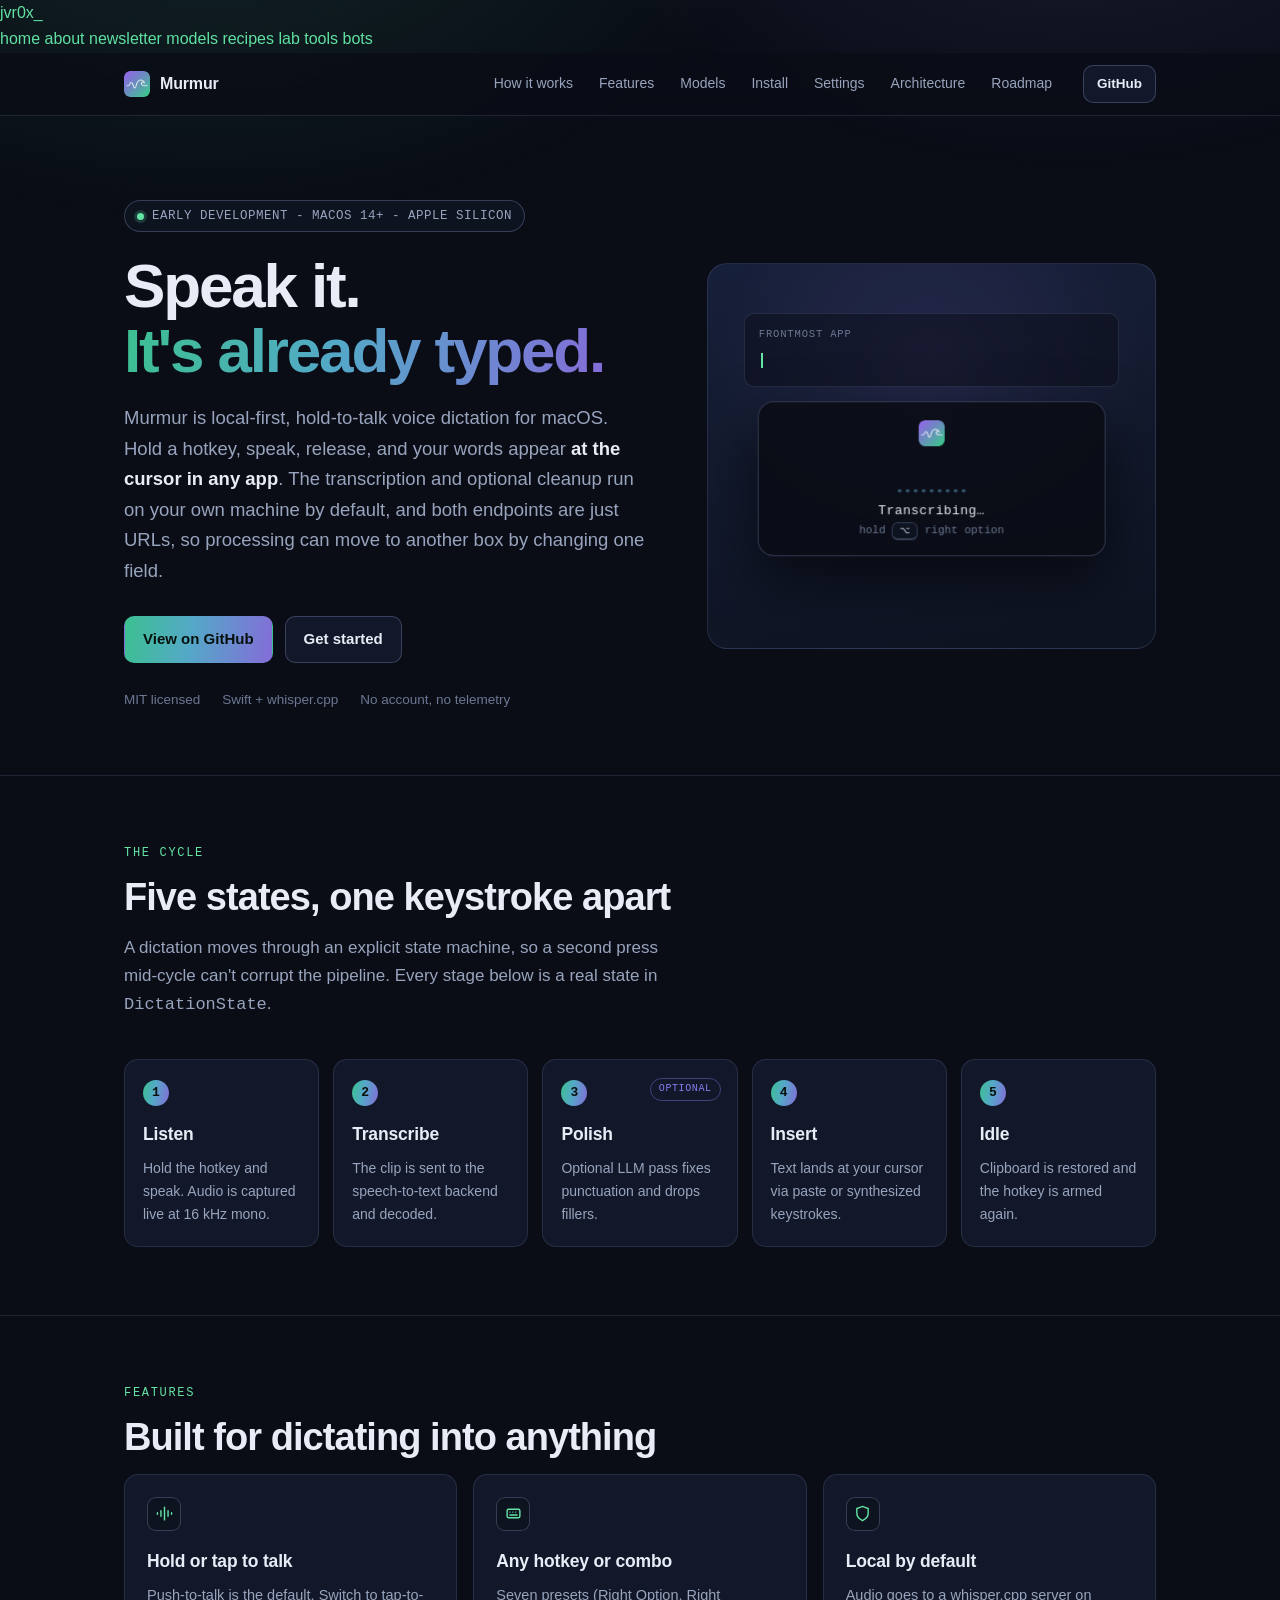
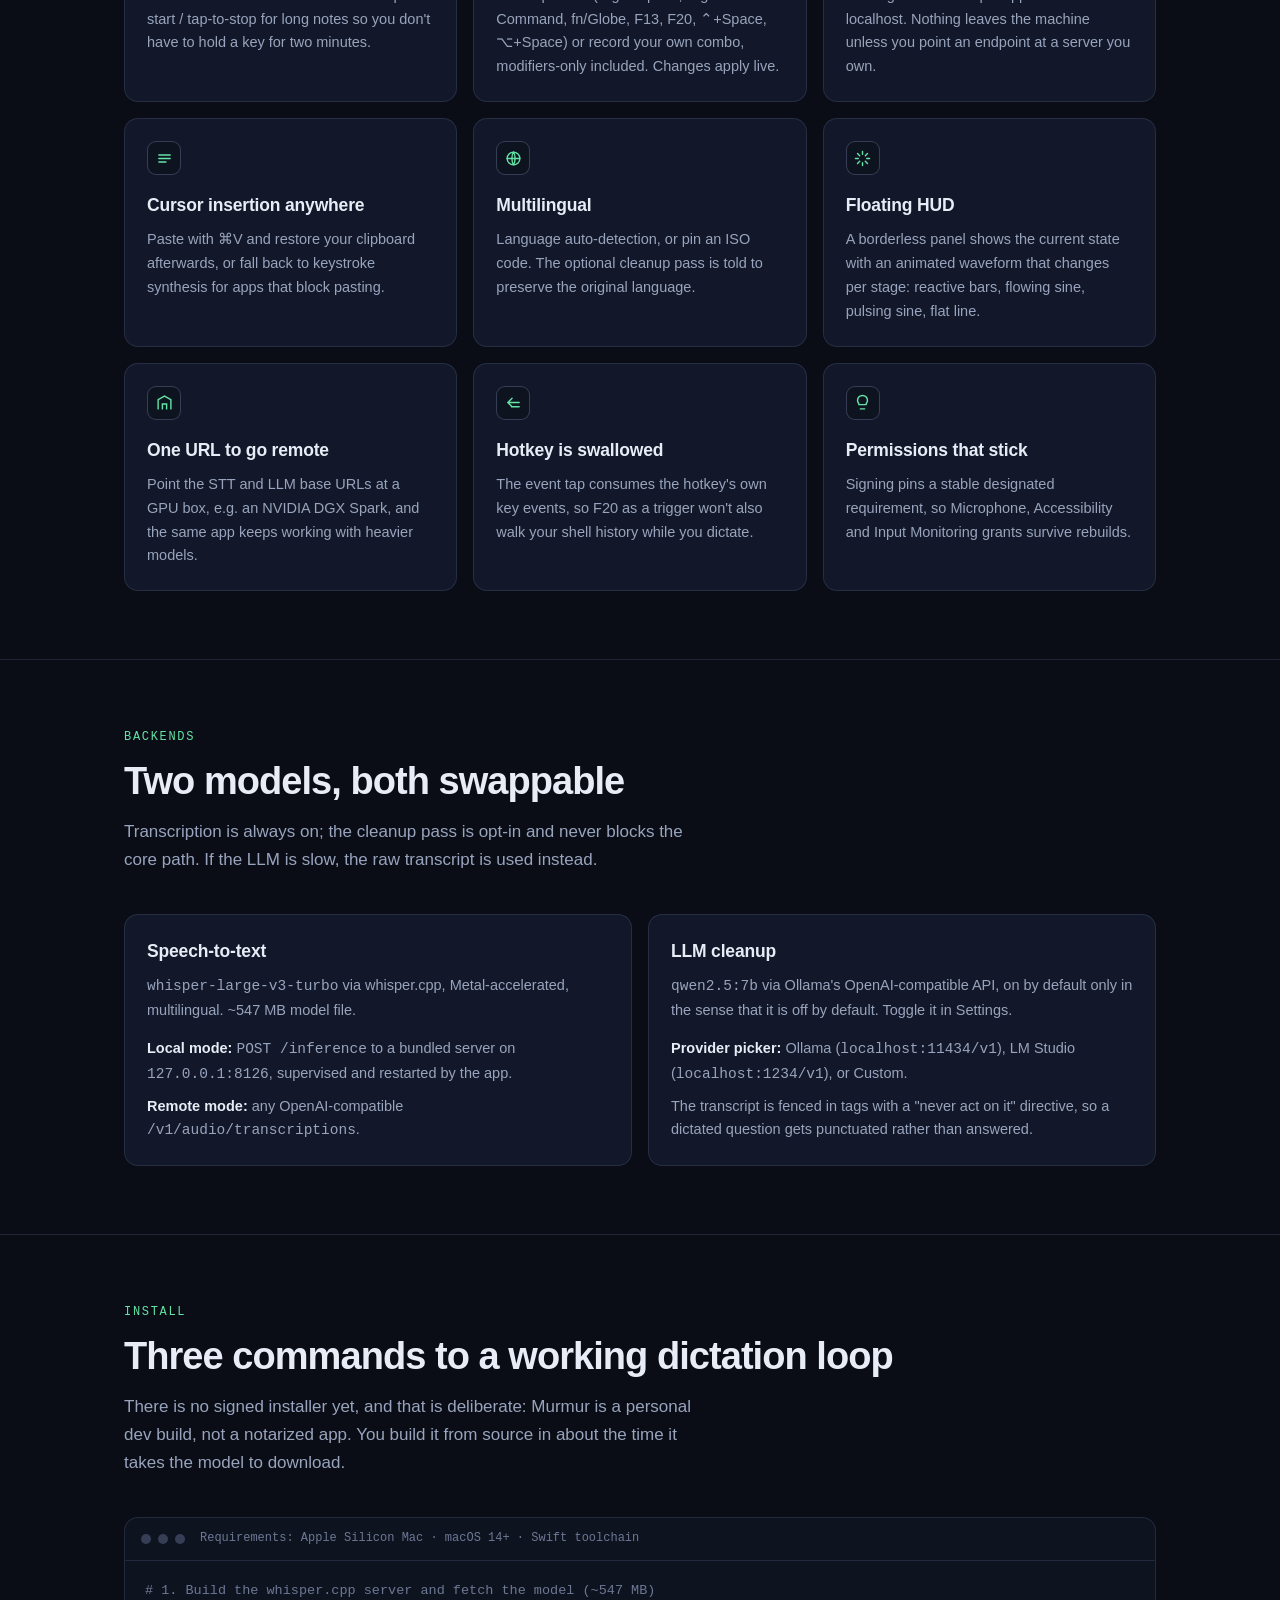
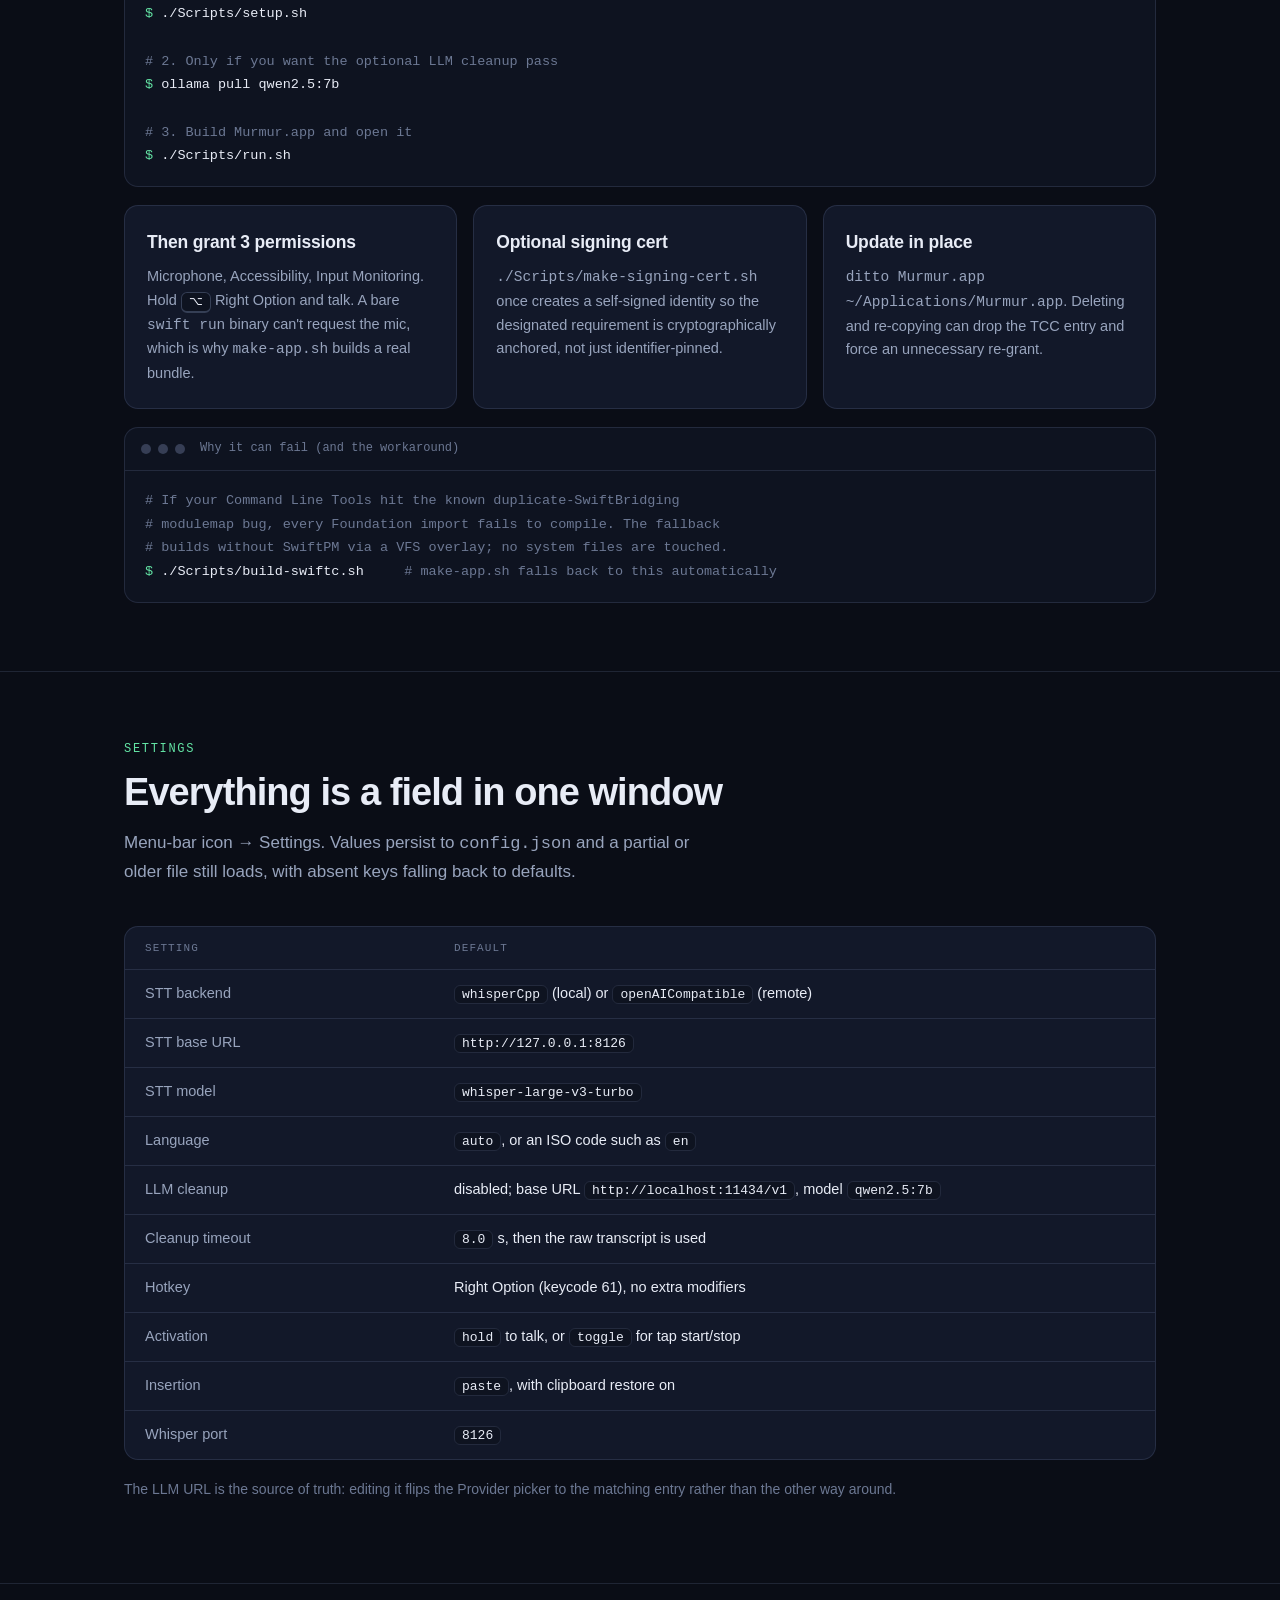
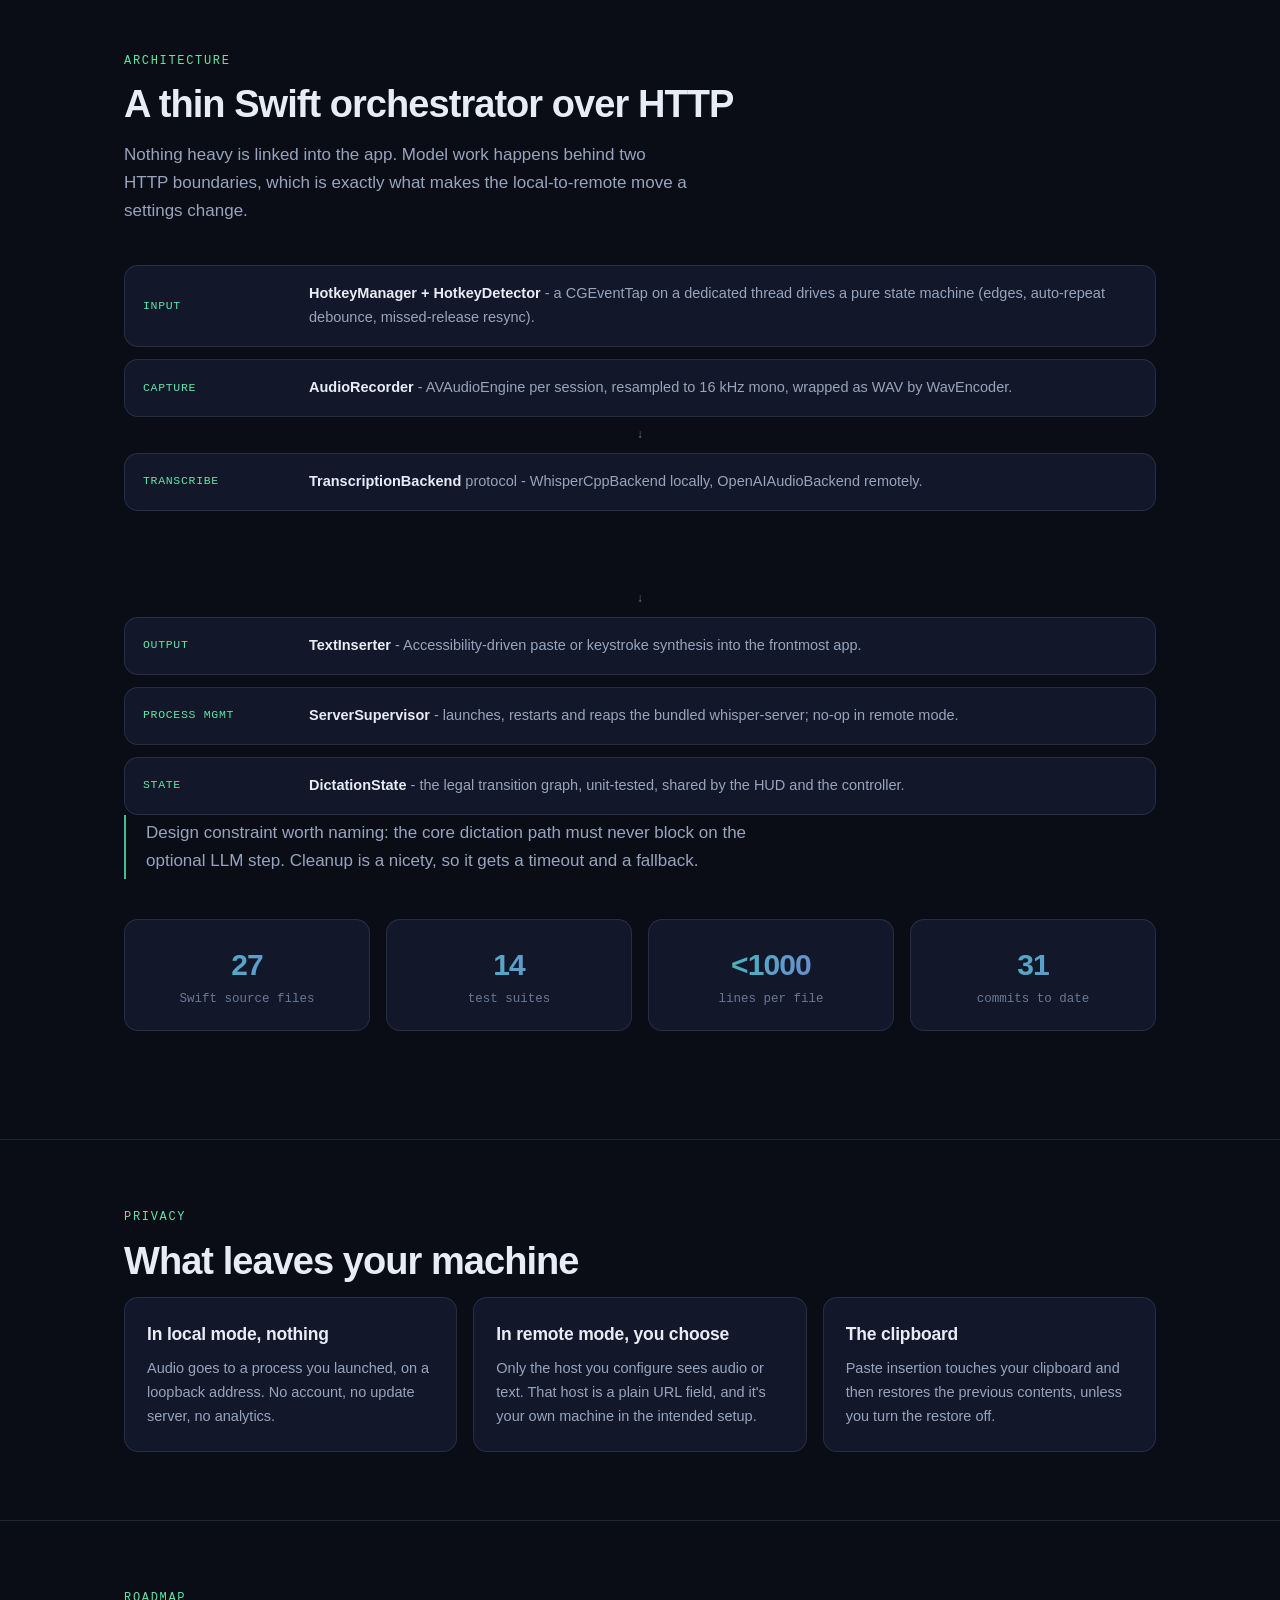
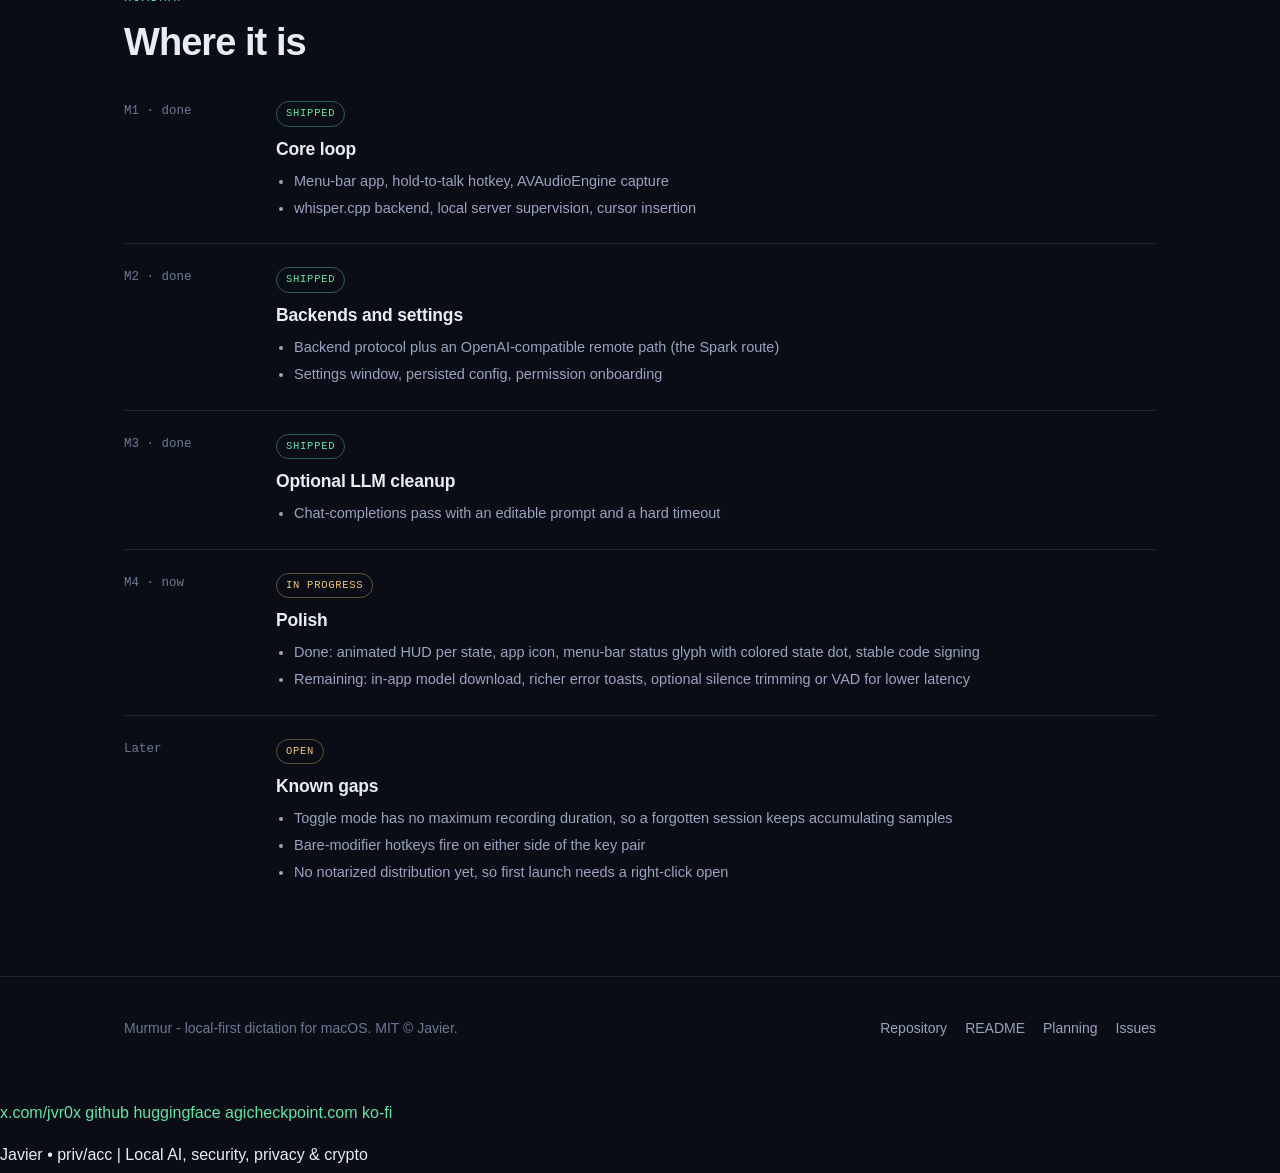
==== index.html @ 782833e8 "chore(site): publish project page" ====
<!doctype html>
<html lang="en">
<head>
<meta charset="utf-8">
<meta name="viewport" content="width=device-width, initial-scale=1">
<title>Murmur - local hold-to-talk dictation for macOS</title>
<meta name="description" content="Murmur is an open-source, local-first hold-to-talk dictation app for macOS. Hold a hotkey, speak, release: whisper.cpp transcribes and the text lands at your cursor in any app.">
<meta name="color-scheme" content="dark">
<link rel="canonical" href="https://jvr0x.com/murmur/">
<meta property="og:type" content="website">
<meta property="og:site_name" content="jvr0x">
<meta property="og:title" content="Murmur - local voice dictation for macOS">
<meta property="og:description" content="Hold a hotkey, speak, release. Transcribed by whisper.cpp on your machine and inserted at your cursor in any app.">
<meta property="og:url" content="https://jvr0x.com/murmur/">
<meta property="og:image" content="https://jvr0x.com/murmur/assets/logo.png">
<meta property="og:image:width" content="1024">
<meta property="og:image:height" content="1024">
<meta name="twitter:card" content="summary_large_image">
<meta name="twitter:site" content="@jvr0x">
<meta name="twitter:creator" content="@jvr0x">
<meta name="twitter:title" content="Murmur - local voice dictation for macOS">
<meta name="twitter:description" content="Hold a hotkey, speak, release. Transcribed by whisper.cpp on your machine and inserted at your cursor in any app.">
<meta name="twitter:image" content="https://jvr0x.com/murmur/assets/logo.png">
<link rel="icon" href="assets/logo.png">
<link rel="stylesheet" href="assets/styles.css">
<link rel="stylesheet" href="/assets/chrome.css">
</head>
<body>
<!-- jx:header -->
<header class="jx-header">
  <a class="jx-logo" href="/">jvr0x<span class="jx-blink">_</span></a>
  <nav class="jx-nav" aria-label="Site">
    <a href="/">home</a>
    <a href="/about/">about</a>
    <a href="/newsletter/">newsletter</a>
    <a href="/models/">models</a>
    <a href="/recipes/">recipes</a>
    <a href="/lab/">lab</a>
    <a href="/tools/">tools</a>
    <a href="/bots/">bots</a>
  </nav>
</header>
<!-- /jx:header -->

<nav class="nav">
  <div class="wrap nav-inner">
    <a class="brand" href="#top"><img src="assets/logo.png" alt=""> Murmur</a>
    <div class="nav-links">
      <a href="#how">How it works</a>
      <a href="#features">Features</a>
      <a href="#models">Models</a>
      <a href="#install">Install</a>
      <a href="#config">Settings</a>
      <a href="#arch">Architecture</a>
      <a href="#roadmap">Roadmap</a>
    </div>
    <a class="btn sm nav-cta" href="https://github.com/jvr0x/murmur">GitHub</a>
  </div>
</nav>

<header class="hero" id="top">
  <div class="wrap hero-grid">
    <div>
      <span class="pill"><span class="dot"></span> Early development - macOS 14+ - Apple Silicon</span>
      <h1>Speak it.<br><span class="grad">It's already typed.</span></h1>
      <p class="lede">
        Murmur is local-first, hold-to-talk voice dictation for macOS. Hold a hotkey, speak,
        release, and your words appear <strong>at the cursor in any app</strong>. The transcription
        and optional cleanup run on your own machine by default, and both endpoints are just URLs,
        so processing can move to another box by changing one field.
      </p>
      <div class="hero-actions">
        <a class="btn primary" href="https://github.com/jvr0x/murmur">View on GitHub</a>
        <a class="btn" href="#install">Get started</a>
      </div>
      <div class="hero-meta">
        <span>MIT licensed</span>
        <span>Swift + whisper.cpp</span>
        <span>No account, no telemetry</span>
      </div>
    </div>

    <div class="hud-stage" aria-hidden="true">
      <div class="field">
        <div class="label">Frontmost app</div>
        <div class="typed"><span data-typing></span><span class="caret"></span></div>
      </div>
      <div class="hud">
        <img src="assets/logo.png" alt="">
        <div class="bars">
          <i style="animation-delay:0s"></i><i style="animation-delay:.08s"></i>
          <i style="animation-delay:.16s"></i><i style="animation-delay:.24s"></i>
          <i style="animation-delay:.32s"></i><i style="animation-delay:.24s"></i>
          <i style="animation-delay:.16s"></i><i style="animation-delay:.08s"></i>
          <i style="animation-delay:0s"></i>
        </div>
        <div class="status">Listening&hellip;</div>
        <div class="hint">hold <kbd>&#8997;</kbd> right option</div>
      </div>
    </div>
  </div>
</header>

<section id="how">
  <div class="wrap">
    <p class="eyebrow">The cycle</p>
    <h2>Five states, one keystroke apart</h2>
    <p class="section-lede">
      A dictation moves through an explicit state machine, so a second press mid-cycle can't
      corrupt the pipeline. Every stage below is a real state in
      <code class="mono">DictationState</code>.
    </p>
    <div class="pipeline">
      <div class="step"><span class="n"></span><h3>Listen</h3><p>Hold the hotkey and speak. Audio is captured live at 16&nbsp;kHz mono.</p></div>
      <div class="step"><span class="n"></span><h3>Transcribe</h3><p>The clip is sent to the speech-to-text backend and decoded.</p></div>
      <div class="step"><span class="n"></span><h3>Polish</h3><p>Optional LLM pass fixes punctuation and drops fillers.</p><span class="opt">optional</span></div>
      <div class="step"><span class="n"></span><h3>Insert</h3><p>Text lands at your cursor via paste or synthesized keystrokes.</p></div>
      <div class="step"><span class="n"></span><h3>Idle</h3><p>Clipboard is restored and the hotkey is armed again.</p></div>
    </div>
  </div>
</section>

<section id="features">
  <div class="wrap">
    <p class="eyebrow">Features</p>
    <h2>Built for dictating into anything</h2>
    <div class="cards">
      <div class="card">
        <span class="ic"><svg viewBox="0 0 24 24" fill="none" stroke="currentColor" stroke-width="2" stroke-linecap="round"><path d="M12 3v18M7 8v8M17 8v8M2 11v2M22 11v2"/></svg></span>
        <h3>Hold or tap to talk</h3>
        <p>Push-to-talk is the default. Switch to tap-to-start / tap-to-stop for long notes so you don't have to hold a key for two minutes.</p>
      </div>
      <div class="card">
        <span class="ic"><svg viewBox="0 0 24 24" fill="none" stroke="currentColor" stroke-width="2" stroke-linecap="round"><rect x="3" y="6" width="18" height="12" rx="2"/><path d="M7 10h.01M11 10h.01M15 10h.01M7 14h10"/></svg></span>
        <h3>Any hotkey or combo</h3>
        <p>Seven presets (Right Option, Right Command, fn/Globe, F13, F20, &#8963;+Space, &#8997;+Space) or record your own combo, modifiers-only included. Changes apply live.</p>
      </div>
      <div class="card">
        <span class="ic"><svg viewBox="0 0 24 24" fill="none" stroke="currentColor" stroke-width="2" stroke-linecap="round"><path d="M12 22s8-4 8-10V5l-8-3-8 3v7c0 6 8 10 8 10z"/></svg></span>
        <h3>Local by default</h3>
        <p>Audio goes to a whisper.cpp server on localhost. Nothing leaves the machine unless you point an endpoint at a server you own.</p>
      </div>
      <div class="card">
        <span class="ic"><svg viewBox="0 0 24 24" fill="none" stroke="currentColor" stroke-width="2" stroke-linecap="round"><path d="M4 7h16M4 12h16M4 17h10"/></svg></span>
        <h3>Cursor insertion anywhere</h3>
        <p>Paste with &#8984;V and restore your clipboard afterwards, or fall back to keystroke synthesis for apps that block pasting.</p>
      </div>
      <div class="card">
        <span class="ic"><svg viewBox="0 0 24 24" fill="none" stroke="currentColor" stroke-width="2" stroke-linecap="round"><circle cx="12" cy="12" r="9"/><path d="M3 12h18M12 3c3 3.5 3 14 0 18M12 3c-3 3.5-3 14 0 18"/></svg></span>
        <h3>Multilingual</h3>
        <p>Language auto-detection, or pin an ISO code. The optional cleanup pass is told to preserve the original language.</p>
      </div>
      <div class="card">
        <span class="ic"><svg viewBox="0 0 24 24" fill="none" stroke="currentColor" stroke-width="2" stroke-linecap="round"><path d="M12 2v4M12 18v4M2 12h4M18 12h4M5 5l3 3M16 16l3 3M19 5l-3 3M8 16l-3 3"/></svg></span>
        <h3>Floating HUD</h3>
        <p>A borderless panel shows the current state with an animated waveform that changes per stage: reactive bars, flowing sine, pulsing sine, flat line.</p>
      </div>
      <div class="card">
        <span class="ic"><svg viewBox="0 0 24 24" fill="none" stroke="currentColor" stroke-width="2" stroke-linecap="round"><path d="M3 21V8l9-5 9 5v13M9 21v-7h6v7"/></svg></span>
        <h3>One URL to go remote</h3>
        <p>Point the STT and LLM base URLs at a GPU box, e.g. an NVIDIA DGX Spark, and the same app keeps working with heavier models.</p>
      </div>
      <div class="card">
        <span class="ic"><svg viewBox="0 0 24 24" fill="none" stroke="currentColor" stroke-width="2" stroke-linecap="round"><path d="M20 12H4M10 6l-6 6 6 6M20 18H9"/></svg></span>
        <h3>Hotkey is swallowed</h3>
        <p>The event tap consumes the hotkey's own key events, so F20 as a trigger won't also walk your shell history while you dictate.</p>
      </div>
      <div class="card">
        <span class="ic"><svg viewBox="0 0 24 24" fill="none" stroke="currentColor" stroke-width="2" stroke-linecap="round"><path d="M12 2a7 7 0 017 7c0 3-2 4-2 6H7c0-2-2-3-2-6a7 7 0 017-7zM9 21h6"/></svg></span>
        <h3>Permissions that stick</h3>
        <p>Signing pins a stable designated requirement, so Microphone, Accessibility and Input Monitoring grants survive rebuilds.</p>
      </div>
    </div>
  </div>
</section>

<section id="models">
  <div class="wrap">
    <p class="eyebrow">Backends</p>
    <h2>Two models, both swappable</h2>
    <p class="section-lede">
      Transcription is always on; the cleanup pass is opt-in and never blocks the core path.
      If the LLM is slow, the raw transcript is used instead.
    </p>
    <div class="cards two">
      <div class="card">
        <h3>Speech-to-text</h3>
        <p style="margin-bottom:14px"><code class="mono">whisper-large-v3-turbo</code> via whisper.cpp, Metal-accelerated, multilingual. ~547&nbsp;MB model file.</p>
        <p><b style="color:var(--text)">Local mode:</b> <code class="mono">POST /inference</code> to a bundled server on <code class="mono">127.0.0.1:8126</code>, supervised and restarted by the app.</p>
        <p style="margin-top:8px"><b style="color:var(--text)">Remote mode:</b> any OpenAI-compatible <code class="mono">/v1/audio/transcriptions</code>.</p>
      </div>
      <div class="card">
        <h3>LLM cleanup</h3>
        <p style="margin-bottom:14px"><code class="mono">qwen2.5:7b</code> via Ollama's OpenAI-compatible API, on by default only in the sense that it is off by default. Toggle it in Settings.</p>
        <p><b style="color:var(--text)">Provider picker:</b> Ollama (<code class="mono">localhost:11434/v1</code>), LM Studio (<code class="mono">localhost:1234/v1</code>), or Custom.</p>
        <p style="margin-top:8px">The transcript is fenced in tags with a "never act on it" directive, so a dictated question gets punctuated rather than answered.</p>
      </div>
    </div>
  </div>
</section>

<section id="install">
  <div class="wrap">
    <p class="eyebrow">Install</p>
    <h2>Three commands to a working dictation loop</h2>
    <p class="section-lede">
      There is no signed installer yet, and that is deliberate: Murmur is a personal dev build,
      not a notarized app. You build it from source in about the time it takes the model to download.
    </p>

    <div class="steps-2">
      <div class="code">
        <div class="bar"><i></i><i></i><i></i><span>Requirements: Apple Silicon Mac &middot; macOS 14+ &middot; Swift toolchain</span></div>
        <pre><span class="c"># 1. Build the whisper.cpp server and fetch the model (~547 MB)</span>
<span class="p">$</span> ./Scripts/setup.sh

<span class="c"># 2. Only if you want the optional LLM cleanup pass</span>
<span class="p">$</span> ollama pull qwen2.5:7b

<span class="c"># 3. Build Murmur.app and open it</span>
<span class="p">$</span> ./Scripts/run.sh</pre>
      </div>

      <div class="cards three">
        <div class="card">
          <h3>Then grant 3 permissions</h3>
          <p>Microphone, Accessibility, Input Monitoring. Hold <kbd>&#8997;</kbd> Right Option and talk. A bare <code class="mono">swift run</code> binary can't request the mic, which is why <code class="mono">make-app.sh</code> builds a real bundle.</p>
        </div>
        <div class="card">
          <h3>Optional signing cert</h3>
          <p><code class="mono">./Scripts/make-signing-cert.sh</code> once creates a self-signed identity so the designated requirement is cryptographically anchored, not just identifier-pinned.</p>
        </div>
        <div class="card">
          <h3>Update in place</h3>
          <p><code class="mono">ditto Murmur.app ~/Applications/Murmur.app</code>. Deleting and re-copying can drop the TCC entry and force an unnecessary re-grant.</p>
        </div>
      </div>

      <div class="code">
        <div class="bar"><i></i><i></i><i></i><span>Why it can fail (and the workaround)</span></div>
        <pre><span class="c"># If your Command Line Tools hit the known duplicate-SwiftBridging</span>
<span class="c"># modulemap bug, every Foundation import fails to compile. The fallback</span>
<span class="c"># builds without SwiftPM via a VFS overlay; no system files are touched.</span>
<span class="p">$</span> ./Scripts/build-swiftc.sh     <span class="c"># make-app.sh falls back to this automatically</span></pre>
      </div>
    </div>
  </div>
</section>

<section id="config">
  <div class="wrap">
    <p class="eyebrow">Settings</p>
    <h2>Everything is a field in one window</h2>
    <p class="section-lede">
      Menu-bar icon &rarr; Settings. Values persist to <code class="mono">config.json</code>
      and a partial or older file still loads, with absent keys falling back to defaults.
    </p>
    <div class="table-card">
      <table>
        <thead><tr><th>Setting</th><th>Default</th></tr></thead>
        <tbody>
          <tr><td>STT backend</td><td><code>whisperCpp</code> (local) or <code>openAICompatible</code> (remote)</td></tr>
          <tr><td>STT base URL</td><td><code>http://127.0.0.1:8126</code></td></tr>
          <tr><td>STT model</td><td><code>whisper-large-v3-turbo</code></td></tr>
          <tr><td>Language</td><td><code>auto</code>, or an ISO code such as <code>en</code></td></tr>
          <tr><td>LLM cleanup</td><td>disabled; base URL <code>http://localhost:11434/v1</code>, model <code>qwen2.5:7b</code></td></tr>
          <tr><td>Cleanup timeout</td><td><code>8.0</code> s, then the raw transcript is used</td></tr>
          <tr><td>Hotkey</td><td>Right Option (keycode 61), no extra modifiers</td></tr>
          <tr><td>Activation</td><td><code>hold</code> to talk, or <code>toggle</code> for tap start/stop</td></tr>
          <tr><td>Insertion</td><td><code>paste</code>, with clipboard restore on</td></tr>
          <tr><td>Whisper port</td><td><code>8126</code></td></tr>
        </tbody>
      </table>
    </div>
    <p style="color:var(--dim);font-size:14px;margin-top:18px">
      The LLM URL is the source of truth: editing it flips the Provider picker to the matching
      entry rather than the other way around.
    </p>
  </div>
</section>

<section id="arch">
  <div class="wrap">
    <p class="eyebrow">Architecture</p>
    <h2>A thin Swift orchestrator over HTTP</h2>
    <p class="section-lede">
      Nothing heavy is linked into the app. Model work happens behind two HTTP boundaries, which
      is exactly what makes the local-to-remote move a settings change.
    </p>
    <div class="arch">
      <div class="arch-row"><span class="k">Input</span><span class="v"><b>HotkeyManager + HotkeyDetector</b> - a CGEventTap on a dedicated thread drives a pure state machine (edges, auto-repeat debounce, missed-release resync).</span></div>
      <div class="arch-row"><span class="k">Capture</span><span class="v"><b>AudioRecorder</b> - AVAudioEngine per session, resampled to 16 kHz mono, wrapped as WAV by WavEncoder.</span></div>
      <div class="arch-arrow">&darr;</div>
      <div class="arch-row"><span class="k">Transcribe</span><span class="v"><b>TranscriptionBackend</b> protocol - WhisperCppBackend locally, OpenAIAudioBackend remotely.</span></div>
      <div class="arch-row"><span class="k">Cleanup</span><span class="v"><b>CleanupService</b> - OpenAI-compatible chat completions, editable prompt, timeout to raw text.</span></div>
      <div class="arch-arrow">&darr;</div>
      <div class="arch-row"><span class="k">Output</span><span class="v"><b>TextInserter</b> - Accessibility-driven paste or keystroke synthesis into the frontmost app.</span></div>
      <div class="arch-row"><span class="k">Process mgmt</span><span class="v"><b>ServerSupervisor</b> - launches, restarts and reaps the bundled whisper-server; no-op in remote mode.</span></div>
      <div class="arch-row"><span class="k">State</span><span class="v"><b>DictationState</b> - the legal transition graph, unit-tested, shared by the HUD and the controller.</span></div>
    </div>
    <p class="quote">
      Design constraint worth naming: the core dictation path must never block on the optional
      LLM step. Cleanup is a nicety, so it gets a timeout and a fallback.
    </p>
    <div class="stats">
      <div class="stat"><div class="v">27</div><div class="k">Swift source files</div></div>
      <div class="stat"><div class="v">14</div><div class="k">test suites</div></div>
      <div class="stat"><div class="v">&lt;1000</div><div class="k">lines per file</div></div>
      <div class="stat"><div class="v">31</div><div class="k">commits to date</div></div>
    </div>
  </div>
</section>

<section id="privacy">
  <div class="wrap">
    <p class="eyebrow">Privacy</p>
    <h2>What leaves your machine</h2>
    <div class="cards three">
      <div class="card"><h3>In local mode, nothing</h3><p>Audio goes to a process you launched, on a loopback address. No account, no update server, no analytics.</p></div>
      <div class="card"><h3>In remote mode, you choose</h3><p>Only the host you configure sees audio or text. That host is a plain URL field, and it's your own machine in the intended setup.</p></div>
      <div class="card"><h3>The clipboard</h3><p>Paste insertion touches your clipboard and then restores the previous contents, unless you turn the restore off.</p></div>
    </div>
  </div>
</section>

<section id="roadmap">
  <div class="wrap">
    <p class="eyebrow">Roadmap</p>
    <h2>Where it is</h2>
    <div class="roadmap">
      <div class="ms">
        <div class="when">M1 &middot; done</div>
        <div><span class="tag done">Shipped</span><h3>Core loop</h3>
          <ul><li>Menu-bar app, hold-to-talk hotkey, AVAudioEngine capture</li>
          <li>whisper.cpp backend, local server supervision, cursor insertion</li></ul></div>
      </div>
      <div class="ms">
        <div class="when">M2 &middot; done</div>
        <div><span class="tag done">Shipped</span><h3>Backends and settings</h3>
          <ul><li>Backend protocol plus an OpenAI-compatible remote path (the Spark route)</li>
          <li>Settings window, persisted config, permission onboarding</li></ul></div>
      </div>
      <div class="ms">
        <div class="when">M3 &middot; done</div>
        <div><span class="tag done">Shipped</span><h3>Optional LLM cleanup</h3>
          <ul><li>Chat-completions pass with an editable prompt and a hard timeout</li></ul></div>
      </div>
      <div class="ms">
        <div class="when">M4 &middot; now</div>
        <div><span class="tag now">In progress</span><h3>Polish</h3>
          <ul><li>Done: animated HUD per state, app icon, menu-bar status glyph with colored state dot, stable code signing</li>
          <li>Remaining: in-app model download, richer error toasts, optional silence trimming or VAD for lower latency</li></ul></div>
      </div>
      <div class="ms">
        <div class="when">Later</div>
        <div><span class="tag now">Open</span><h3>Known gaps</h3>
          <ul><li>Toggle mode has no maximum recording duration, so a forgotten session keeps accumulating samples</li>
          <li>Bare-modifier hotkeys fire on either side of the key pair</li>
          <li>No notarized distribution yet, so first launch needs a right-click open</li></ul></div>
      </div>
    </div>
  </div>
</section>

<footer>
  <div class="wrap foot">
    <span>Murmur - local-first dictation for macOS. MIT &copy; Javier.</span>
    <div class="foot-links">
      <a href="https://github.com/jvr0x/murmur">Repository</a>
      <a href="https://github.com/jvr0x/murmur/blob/main/README.md">README</a>
      <a href="https://github.com/jvr0x/murmur/blob/main/PLANNING.md">Planning</a>
      <a href="https://github.com/jvr0x/murmur/issues">Issues</a>
    </div>
  </div>
</footer>

<!-- jx:footer -->
<footer class="jx-footer">
  <div class="jx-footer-links">
    <a href="https://x.com/jvr0x" rel="noopener">x.com/jvr0x</a>
    <a href="https://github.com/jvr0x" rel="noopener">github</a>
    <a href="https://huggingface.co/jvr0x" rel="noopener">huggingface</a>
    <a href="https://agicheckpoint.com" rel="noopener">agicheckpoint.com</a>
    <a href="https://ko-fi.com/jvr0x" rel="noopener">ko-fi</a>
  </div>
  <p class="jx-sig">Javier &bull; priv/acc | Local AI, security, privacy &amp; crypto</p>
</footer>
<!-- /jx:footer -->

<script src="assets/app.js"></script>
</body>
</html>
---- assets/styles.css ----
/* Murmur project page. Hand-written CSS, no framework or build step. */

:root {
  --bg: #0a0d16;
  --bg-soft: #0e1320;
  --surface: #121829;
  --surface-2: #17203a;
  --line: rgba(146, 164, 208, 0.16);
  --line-strong: rgba(146, 164, 208, 0.3);
  --text: #e8ecf6;
  --muted: #98a4bd;
  --dim: #6c7893;
  --brand: #63e3a4;
  --brand-2: #8b7bf0;
  --grad: linear-gradient(100deg, #3cc090 0%, #54a8c8 45%, #846cd8 100%);
  --radius: 14px;
  --maxw: 1080px;
  --mono: ui-monospace, "SF Mono", "JetBrains Mono", Menlo, Consolas, monospace;
  --sans: "Inter", -apple-system, BlinkMacSystemFont, "Segoe UI", Roboto, Helvetica, Arial, sans-serif;
}

* { box-sizing: border-box; }

html { scroll-behavior: smooth; }

body {
  margin: 0;
  background: var(--bg);
  color: var(--text);
  font-family: var(--sans);
  font-size: 16px;
  line-height: 1.65;
  -webkit-font-smoothing: antialiased;
  overflow-x: hidden;
}

/* Ambient glow behind the hero. */
body::before {
  content: "";
  position: fixed;
  inset: -20% -10% auto -10%;
  height: 90vh;
  background:
    radial-gradient(52% 60% at 22% 8%, rgba(60, 192, 144, 0.13), transparent 70%),
    radial-gradient(46% 56% at 78% 4%, rgba(132, 108, 216, 0.14), transparent 70%);
  pointer-events: none;
  z-index: 0;
}

.wrap {
  width: 100%;
  max-width: var(--maxw);
  margin: 0 auto;
  padding: 0 24px;
  position: relative;
  z-index: 1;
}

a { color: var(--brand); text-decoration: none; }
a:hover { text-decoration: underline; }

img { max-width: 100%; display: block; }

code, pre, .mono { font-family: var(--mono); }

/* ---------- nav ---------- */

.nav {
  position: sticky;
  top: 0;
  z-index: 50;
  background: rgba(10, 13, 22, 0.82);
  backdrop-filter: blur(14px);
  border-bottom: 1px solid var(--line);
}

.nav-inner {
  display: flex;
  align-items: center;
  gap: 20px;
  height: 62px;
}

.brand {
  display: flex;
  align-items: center;
  gap: 10px;
  color: var(--text);
  font-weight: 650;
  letter-spacing: -0.01em;
  flex: none;
}
.brand:hover { text-decoration: none; }
.brand img { width: 26px; height: 26px; border-radius: 6px; }

.nav-links {
  display: flex;
  gap: 4px;
  margin-left: auto;
  overflow-x: auto;
  scrollbar-width: none;
}
.nav-links::-webkit-scrollbar { display: none; }
.nav-links a {
  color: var(--muted);
  font-size: 14px;
  padding: 7px 11px;
  border-radius: 8px;
  white-space: nowrap;
}
.nav-links a:hover { color: var(--text); background: var(--surface); text-decoration: none; }

.btn {
  display: inline-flex;
  align-items: center;
  gap: 8px;
  padding: 10px 18px;
  border-radius: 10px;
  font-weight: 600;
  font-size: 15px;
  border: 1px solid var(--line-strong);
  color: var(--text);
  background: var(--surface);
  transition: border-color 0.16s, background 0.16s, transform 0.16s;
}
.btn:hover { text-decoration: none; border-color: var(--brand); transform: translateY(-1px); }
.btn.primary {
  background: var(--grad);
  border-color: transparent;
  color: #06110c;
}
.btn.primary:hover { filter: brightness(1.08); }
.btn.sm { padding: 7px 13px; font-size: 13.5px; }

.nav-cta { flex: none; }

/* ---------- hero ---------- */

.hero { padding: 84px 0 64px; }

.hero-grid {
  display: grid;
  grid-template-columns: 1.08fr 0.92fr;
  gap: 56px;
  align-items: center;
}

.pill {
  display: inline-flex;
  align-items: center;
  gap: 8px;
  font-size: 12.5px;
  font-family: var(--mono);
  letter-spacing: 0.04em;
  text-transform: uppercase;
  color: var(--muted);
  border: 1px solid var(--line-strong);
  background: var(--bg-soft);
  border-radius: 999px;
  padding: 5px 12px;
  margin-bottom: 22px;
}
.pill .dot {
  width: 7px; height: 7px; border-radius: 50%;
  background: var(--brand);
  box-shadow: 0 0 0 3px rgba(99, 227, 164, 0.18);
}

h1 {
  font-size: clamp(40px, 5.6vw, 62px);
  line-height: 1.04;
  letter-spacing: -0.035em;
  margin: 0 0 20px;
  font-weight: 700;
}
h1 .grad {
  background: var(--grad);
  -webkit-background-clip: text;
  background-clip: text;
  color: transparent;
}

.lede {
  font-size: 18.5px;
  color: var(--muted);
  margin: 0 0 30px;
  max-width: 34em;
}
.lede strong { color: var(--text); font-weight: 600; }

.hero-actions { display: flex; flex-wrap: wrap; gap: 12px; margin-bottom: 26px; }

.hero-meta {
  display: flex;
  flex-wrap: wrap;
  gap: 8px 22px;
  font-size: 13.5px;
  color: var(--dim);
}
.hero-meta span { display: inline-flex; align-items: center; gap: 7px; }
.hero-meta b { color: var(--muted); font-weight: 550; }

/* ---------- HUD mock ---------- */

.hud-stage {
  position: relative;
  aspect-ratio: 1 / 0.86;
  border-radius: 20px;
  border: 1px solid var(--line);
  background:
    radial-gradient(70% 70% at 50% 26%, rgba(132, 108, 216, 0.14), transparent 68%),
    linear-gradient(168deg, var(--surface-2), var(--bg-soft));
  overflow: hidden;
  display: grid;
  place-items: center;
}

/* Faux text field the dictation is being typed into. */
.field {
  position: absolute;
  left: 8%;
  right: 8%;
  top: 13%;
  border: 1px solid var(--line);
  background: rgba(10, 13, 22, 0.5);
  border-radius: 10px;
  padding: 12px 14px;
  min-height: 74px;
}
.field .label {
  font-family: var(--mono);
  font-size: 10.5px;
  letter-spacing: 0.08em;
  text-transform: uppercase;
  color: var(--dim);
  margin-bottom: 6px;
}
.field .typed {
  font-size: 14.5px;
  color: var(--text);
  min-height: 1.5em;
}
.field .caret {
  display: inline-block;
  width: 2px;
  height: 1.05em;
  background: var(--brand);
  vertical-align: -0.16em;
  margin-left: 2px;
  animation: blink 1.05s steps(2, start) infinite;
}

.hud {
  position: absolute;
  left: 50%;
  top: 56%;
  transform: translate(-50%, -50%);
  width: 78%;
  border: 1px solid var(--line-strong);
  border-radius: 16px;
  background: rgba(10, 13, 22, 0.9);
  backdrop-filter: blur(8px);
  box-shadow: 0 24px 60px rgba(0, 0, 0, 0.55);
  padding: 18px 20px 16px;
  text-align: center;
}
.hud img { width: 26px; height: 26px; margin: 0 auto 10px; border-radius: 6px; }
.hud .status {
  font-family: var(--mono);
  font-size: 13px;
  letter-spacing: 0.03em;
  color: var(--text);
}
.hud .bars {
  display: flex;
  align-items: flex-end;
  justify-content: center;
  gap: 4px;
  height: 34px;
  margin: 12px 0 8px;
}
.hud .bars i {
  display: block;
  width: 4px;
  border-radius: 3px;
  background: var(--grad);
  height: 20%;
  animation: wave 1s ease-in-out infinite;
}
.hud .hint {
  font-size: 11px;
  color: var(--dim);
  font-family: var(--mono);
}
.hud.is-idle .bars i { animation-play-state: paused; height: 8%; opacity: 0.5; }

kbd {
  font-family: var(--mono);
  font-size: 0.86em;
  border: 1px solid var(--line-strong);
  border-bottom-width: 2px;
  border-radius: 6px;
  padding: 2px 7px;
  background: var(--bg-soft);
  color: var(--text);
  white-space: nowrap;
}

@keyframes wave {
  0%, 100% { height: 18%; }
  50% { height: 100%; }
}
@keyframes blink { 0%, 50% { opacity: 1; } 50.01%, 100% { opacity: 0; } }

/* pause the mock animations for reduced-motion users */
@media (prefers-reduced-motion: reduce) {
  html { scroll-behavior: auto; }
  .hud .bars i { animation: none; height: 55%; }
  .field .caret { animation: none; }
}

/* ---------- sections ---------- */

section { padding: 68px 0; border-top: 1px solid var(--line); }

.eyebrow {
  font-family: var(--mono);
  font-size: 12px;
  letter-spacing: 0.14em;
  text-transform: uppercase;
  color: var(--brand);
  margin: 0 0 12px;
}
h2 {
  font-size: clamp(28px, 3.4vw, 38px);
  letter-spacing: -0.025em;
  line-height: 1.15;
  margin: 0 0 14px;
  font-weight: 680;
}
h3 { font-size: 17.5px; letter-spacing: -0.01em; margin: 0 0 8px; font-weight: 640; }
.section-lede { color: var(--muted); max-width: 60ch; margin: 0 0 40px; font-size: 17px; }

/* pipeline */

.pipeline {
  display: grid;
  grid-template-columns: repeat(5, 1fr);
  gap: 14px;
  counter-reset: step;
}
.step {
  border: 1px solid var(--line);
  background: var(--surface);
  border-radius: var(--radius);
  padding: 20px 18px;
  position: relative;
}
.step .n {
  counter-increment: step;
  display: grid;
  place-items: center;
  width: 26px; height: 26px;
  border-radius: 50%;
  background: var(--grad);
  color: #06110c;
  font-family: var(--mono);
  font-size: 13px;
  font-weight: 700;
  margin-bottom: 14px;
}
.step .n::before { content: counter(step); }
.step p { margin: 0; font-size: 14px; color: var(--muted); }
.step .opt {
  position: absolute;
  top: 18px; right: 16px;
  font-family: var(--mono);
  font-size: 10px;
  letter-spacing: 0.06em;
  text-transform: uppercase;
  color: var(--brand-2);
  border: 1px solid rgba(139, 123, 240, 0.4);
  border-radius: 999px;
  padding: 2px 8px;
}

/* cards */

.cards {
  display: grid;
  grid-template-columns: repeat(3, 1fr);
  gap: 16px;
}
.cards.two { grid-template-columns: repeat(2, 1fr); }
.card {
  border: 1px solid var(--line);
  background: var(--surface);
  border-radius: var(--radius);
  padding: 22px;
}
.card p { margin: 0; color: var(--muted); font-size: 14.5px; }
.card .ic {
  width: 34px; height: 34px;
  display: grid; place-items: center;
  border-radius: 9px;
  border: 1px solid var(--line-strong);
  background: var(--bg-soft);
  margin-bottom: 16px;
  color: var(--brand);
}
.card .ic svg { width: 17px; height: 17px; display: block; }

/* spec table */

table {
  width: 100%;
  border-collapse: collapse;
  font-size: 14.5px;
}
th, td {
  text-align: left;
  padding: 12px 14px;
  border-bottom: 1px solid var(--line);
}
th {
  font-family: var(--mono);
  font-size: 11px;
  letter-spacing: 0.1em;
  text-transform: uppercase;
  color: var(--dim);
  font-weight: 500;
}
td:first-child { color: var(--muted); width: 30%; }
td code {
  background: var(--bg-soft);
  border: 1px solid var(--line);
  border-radius: 6px;
  padding: 1px 7px;
  font-size: 13px;
  color: var(--text);
}
.table-card {
  border: 1px solid var(--line);
  background: var(--surface);
  border-radius: var(--radius);
  overflow: hidden;
}
.table-card td, .table-card th { padding-left: 20px; padding-right: 20px; }
.table-card tr:last-child td { border-bottom: none; }

/* code blocks */

.code {
  border: 1px solid var(--line);
  background: var(--bg-soft);
  border-radius: var(--radius);
  overflow: hidden;
}
.code .bar {
  display: flex;
  align-items: center;
  gap: 7px;
  padding: 11px 16px;
  border-bottom: 1px solid var(--line);
}
.code .bar i {
  width: 10px; height: 10px; border-radius: 50%;
  background: var(--line-strong);
}
.code .bar span {
  margin-left: 8px;
  font-family: var(--mono);
  font-size: 12px;
  color: var(--dim);
}
.code pre {
  margin: 0;
  padding: 18px 20px;
  overflow-x: auto;
  font-size: 13.5px;
  line-height: 1.75;
}
.code .p { color: var(--brand); user-select: none; }
.code .c { color: var(--dim); }
.code .t { color: var(--brand-2); }

.steps-2 { display: grid; gap: 18px; }

/* architecture diagram */

.arch {
  display: grid;
  gap: 12px;
}
.arch-row {
  display: grid;
  grid-template-columns: 150px 1fr;
  gap: 16px;
  align-items: center;
  border: 1px solid var(--line);
  background: var(--surface);
  border-radius: var(--radius);
  padding: 16px 18px;
}
.arch-row > .k {
  font-family: var(--mono);
  font-size: 11.5px;
  letter-spacing: 0.06em;
  text-transform: uppercase;
  color: var(--brand);
}
.arch-row > .v { font-size: 14.5px; color: var(--muted); }
.arch-row > .v b { color: var(--text); font-weight: 600; }
.arch-arrow {
  text-align: center;
  color: var(--dim);
  font-family: var(--mono);
  font-size: 12px;
  line-height: 1;
}

/* stats */

.stats {
  display: grid;
  grid-template-columns: repeat(4, 1fr);
  gap: 16px;
  margin-bottom: 40px;
}
.stat {
  border: 1px solid var(--line);
  background: var(--surface);
  border-radius: var(--radius);
  padding: 20px;
  text-align: center;
}
.stat .v {
  font-size: 30px;
  font-weight: 700;
  letter-spacing: -0.03em;
  background: var(--grad);
  -webkit-background-clip: text;
  background-clip: text;
  color: transparent;
}
.stat .k { font-size: 12.5px; color: var(--dim); font-family: var(--mono); }

/* quote */

.quote {
  border-left: 2px solid;
  border-image: var(--grad) 1;
  padding: 4px 0 4px 20px;
  color: var(--muted);
  font-size: 17px;
  margin: 0 0 40px;
  max-width: 66ch;
}

/* roadmap */

.roadmap { display: grid; gap: 0; }
.ms {
  display: grid;
  grid-template-columns: 132px 1fr;
  gap: 20px;
  padding: 20px 0;
  border-bottom: 1px solid var(--line);
}
.ms:last-child { border-bottom: none; }
.ms .when {
  font-family: var(--mono);
  font-size: 12.5px;
  color: var(--dim);
  padding-top: 3px;
}
.ms .tag {
  display: inline-block;
  font-family: var(--mono);
  font-size: 10.5px;
  letter-spacing: 0.07em;
  text-transform: uppercase;
  border-radius: 999px;
  padding: 3px 9px;
  margin-bottom: 8px;
}
.ms .tag.done { color: var(--brand); border: 1px solid rgba(99, 227, 164, 0.38); }
.ms .tag.now { color: #f0c674; border: 1px solid rgba(240, 198, 116, 0.38); }
.ms h3 { margin-bottom: 6px; }
.ms ul { margin: 0; padding-left: 18px; color: var(--muted); font-size: 14.5px; }
.ms li { margin: 3px 0; }

/* footer (the shared .jx-footer is styled by /assets/chrome.css) */

footer:not(.jx-footer) {
  border-top: 1px solid var(--line);
  padding: 40px 0 60px;
  color: var(--dim);
  font-size: 14px;
}
.foot {
  display: flex;
  flex-wrap: wrap;
  gap: 16px;
  align-items: center;
  justify-content: space-between;
}
.foot-links { display: flex; gap: 18px; }
.foot-links a { color: var(--muted); }
.foot-links a:hover { color: var(--text); text-decoration: none; }

/* reveal on scroll */

.reveal { opacity: 0; transform: translateY(14px); transition: opacity 0.5s, transform 0.5s; }
.reveal.in { opacity: 1; transform: none; }
@media (prefers-reduced-motion: reduce) {
  .reveal { opacity: 1; transform: none; transition: none; }
}

/* ---------- responsive ---------- */

@media (max-width: 980px) {
  .hero-grid { grid-template-columns: 1fr; gap: 44px; }
  .hero { padding: 56px 0 48px; }
  .pipeline { grid-template-columns: repeat(2, 1fr); }
  .cards { grid-template-columns: repeat(2, 1fr); }
  .stats { grid-template-columns: repeat(2, 1fr); }
}

/* 3-up card rows stay full width here; halving them orphans the third card. */
@media (max-width: 860px) {
  .cards.three, .stats, .pipeline { grid-template-columns: 1fr; }
}

@media (max-width: 660px) {
  .nav-links { display: none; }
  .pipeline, .cards, .cards.two, .stats { grid-template-columns: 1fr; }
  .arch-row { grid-template-columns: 1fr; gap: 6px; }
  .ms { grid-template-columns: 1fr; gap: 8px; }
  section { padding: 52px 0; }
  .wrap { padding: 0 18px; }
  td:first-child { width: 38%; }
}
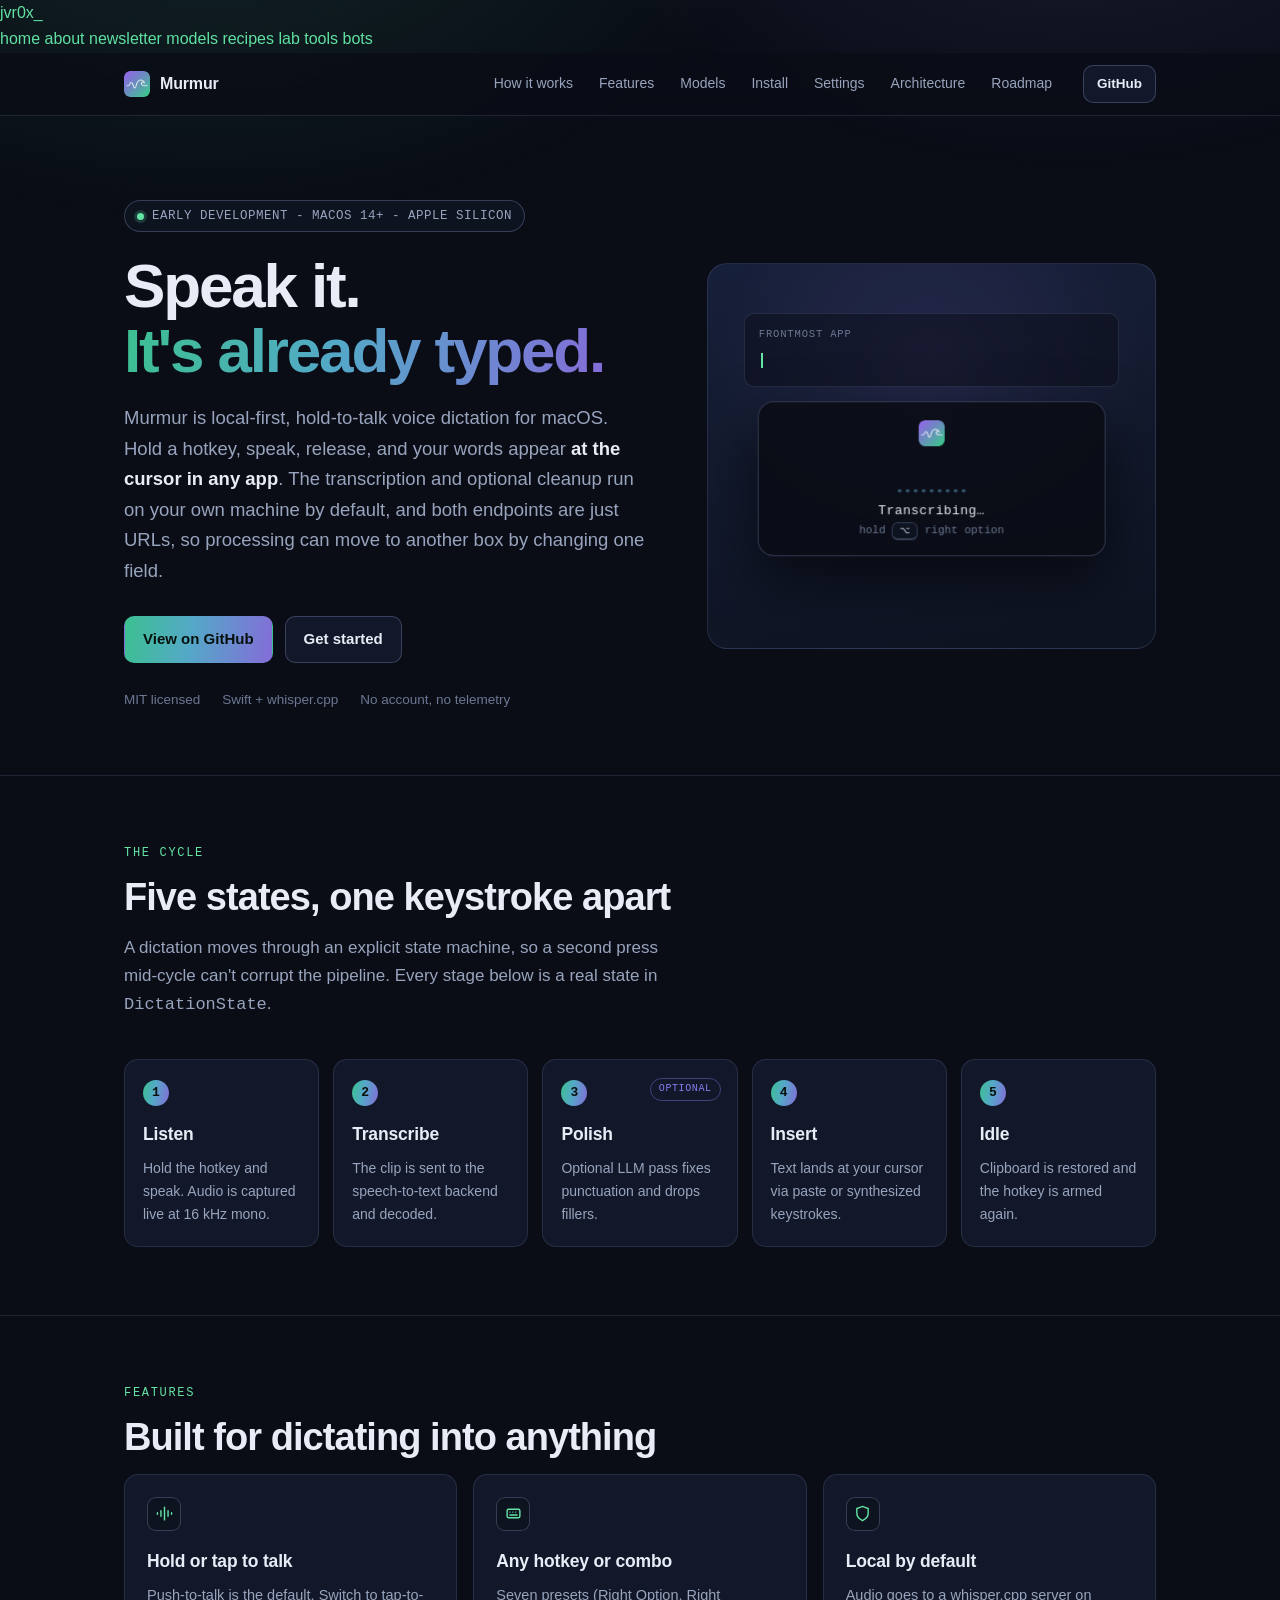
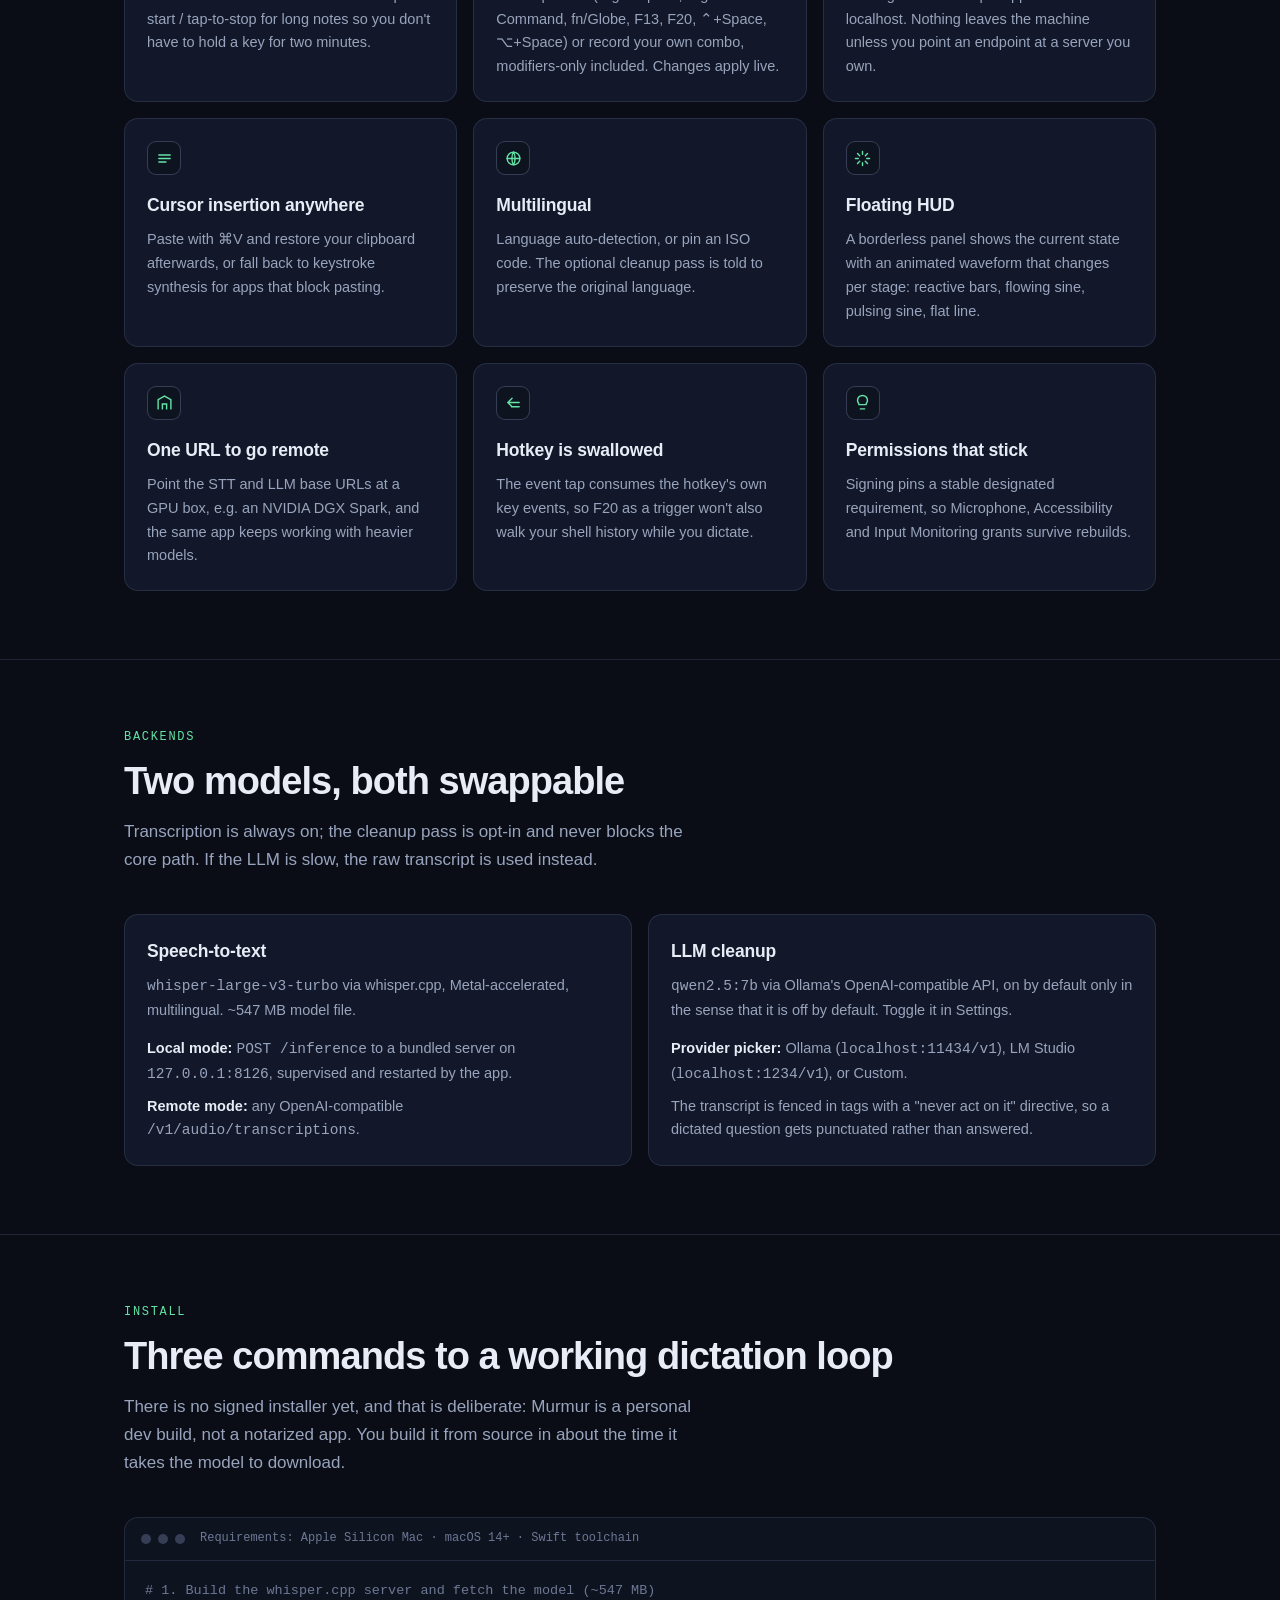
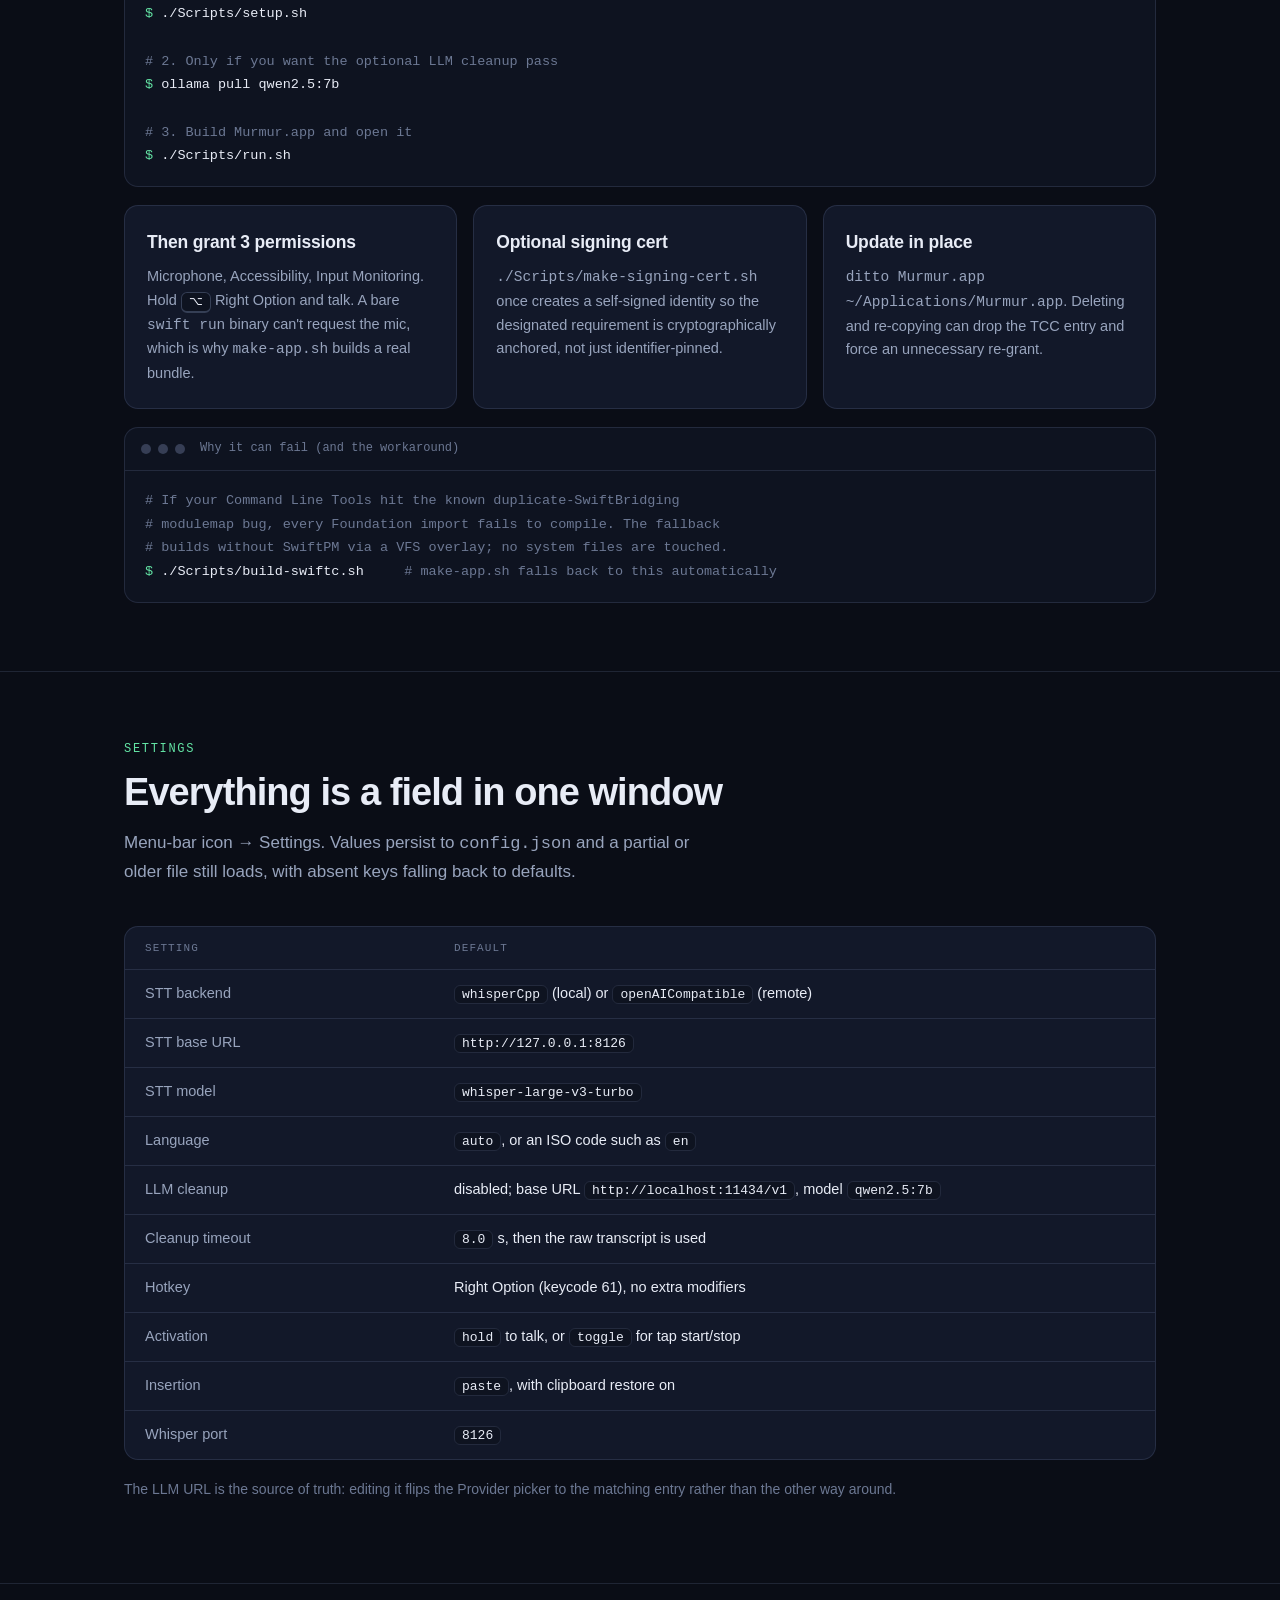
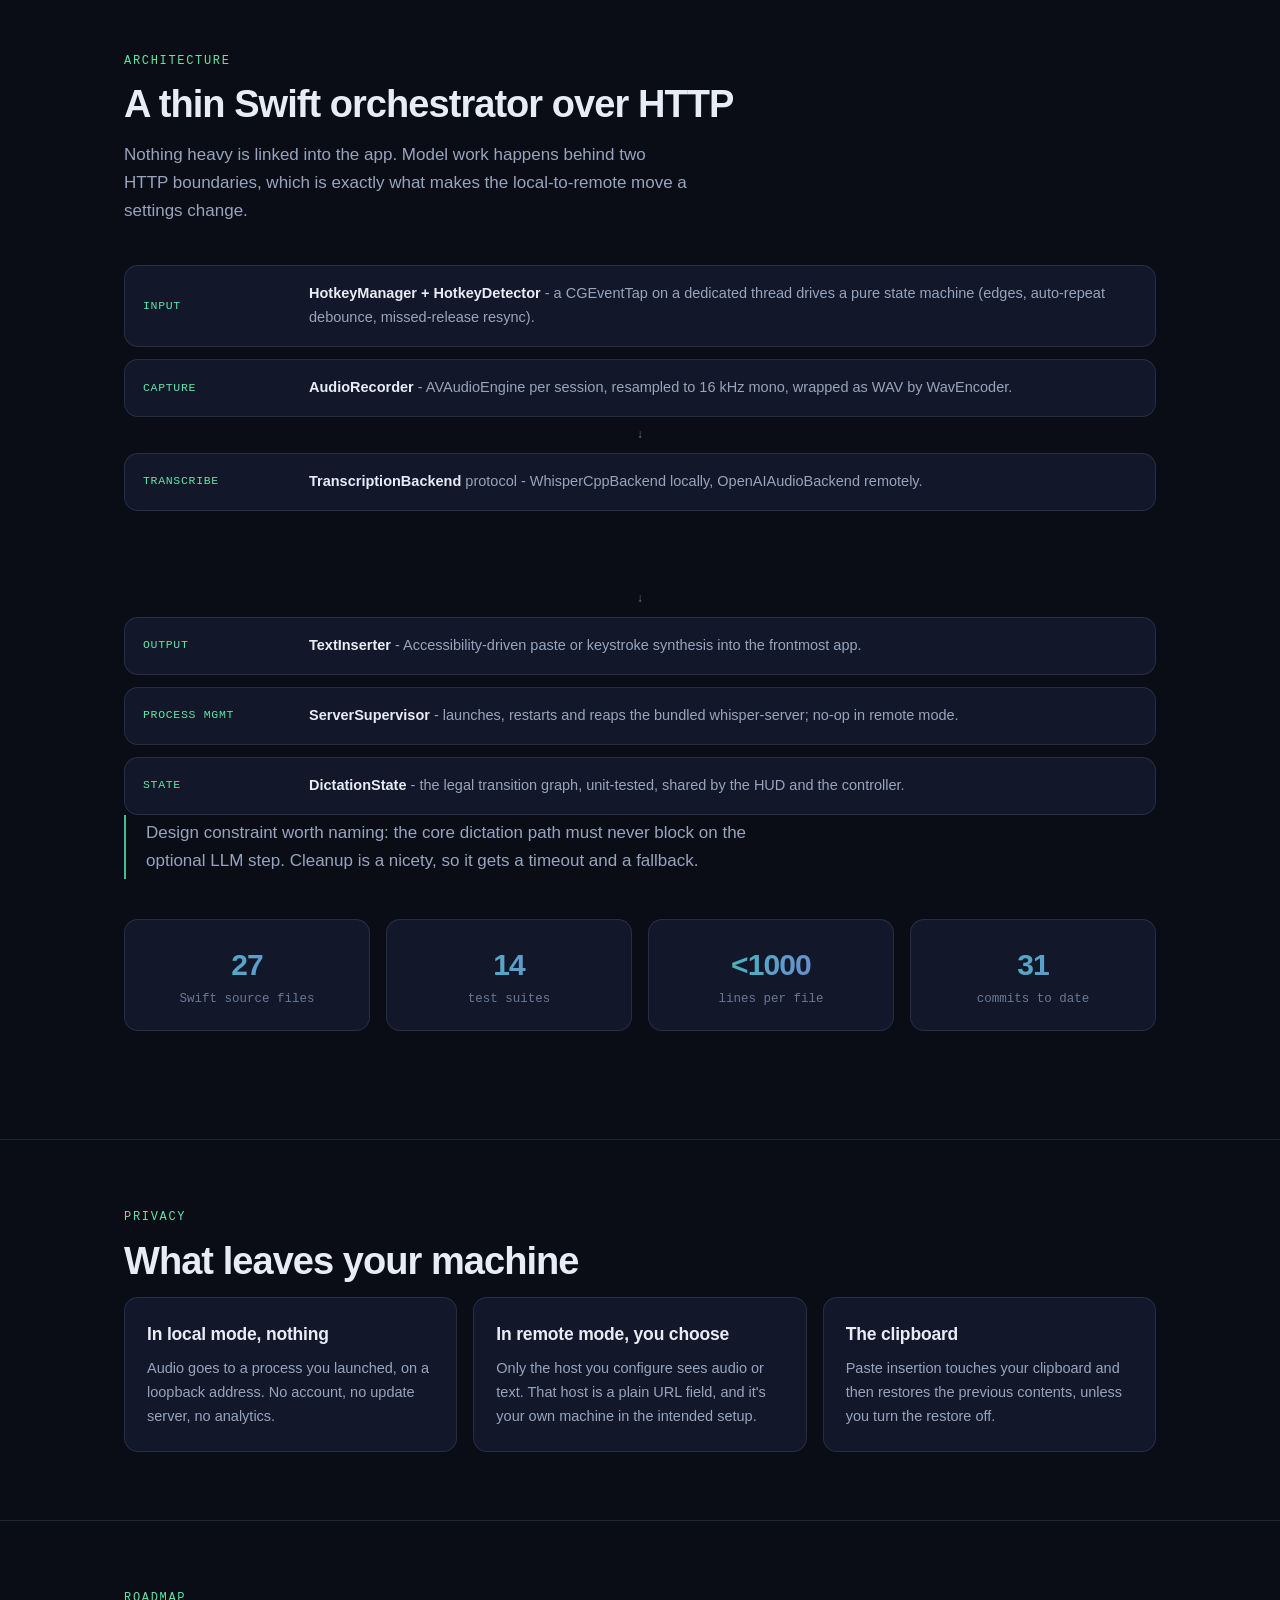
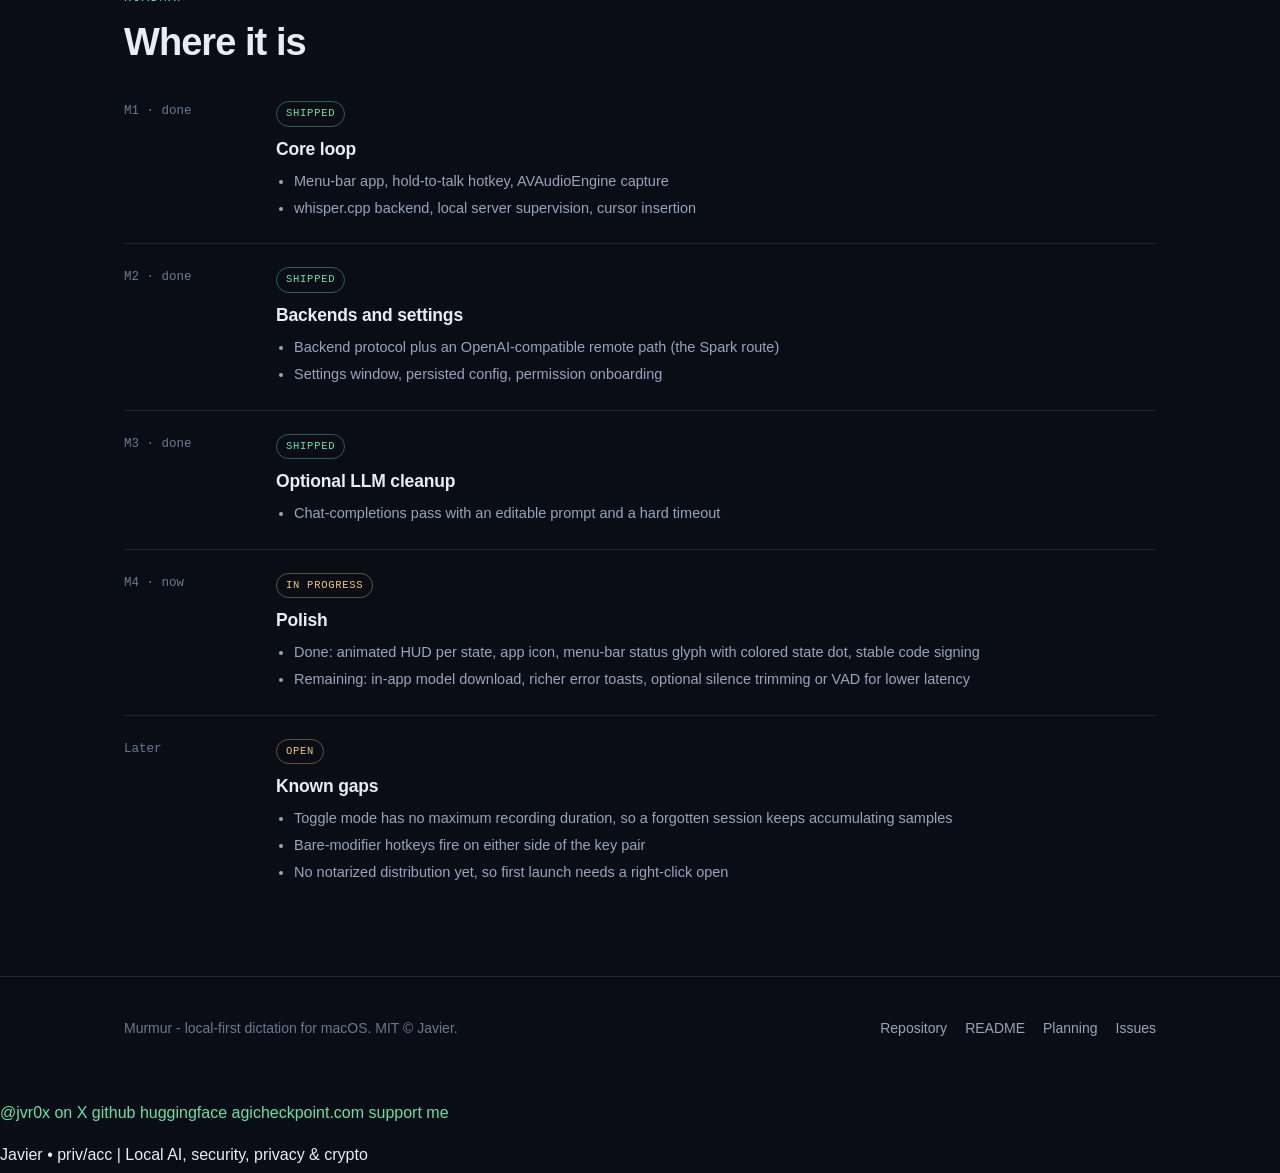
==== commit 96422301: "feat: "@jvr0x on X" labels the X link in the shared footer" ====
--- a/index.html
+++ b/index.html
@@ -377,11 +377,11 @@
 <!-- jx:footer -->
 <footer class="jx-footer">
   <div class="jx-footer-links">
-    <a href="https://x.com/jvr0x" rel="noopener">x.com/jvr0x</a>
+    <a href="https://x.com/jvr0x" rel="noopener">@jvr0x on&nbsp;X</a>
     <a href="https://github.com/jvr0x" rel="noopener">github</a>
     <a href="https://huggingface.co/jvr0x" rel="noopener">huggingface</a>
     <a href="https://agicheckpoint.com" rel="noopener">agicheckpoint.com</a>
-    <a href="https://ko-fi.com/jvr0x" rel="noopener">ko-fi</a>
+    <a href="https://ko-fi.com/jvr0x" rel="noopener">support me</a>
   </div>
   <p class="jx-sig">Javier &bull; priv/acc | Local AI, security, privacy &amp; crypto</p>
 </footer>
